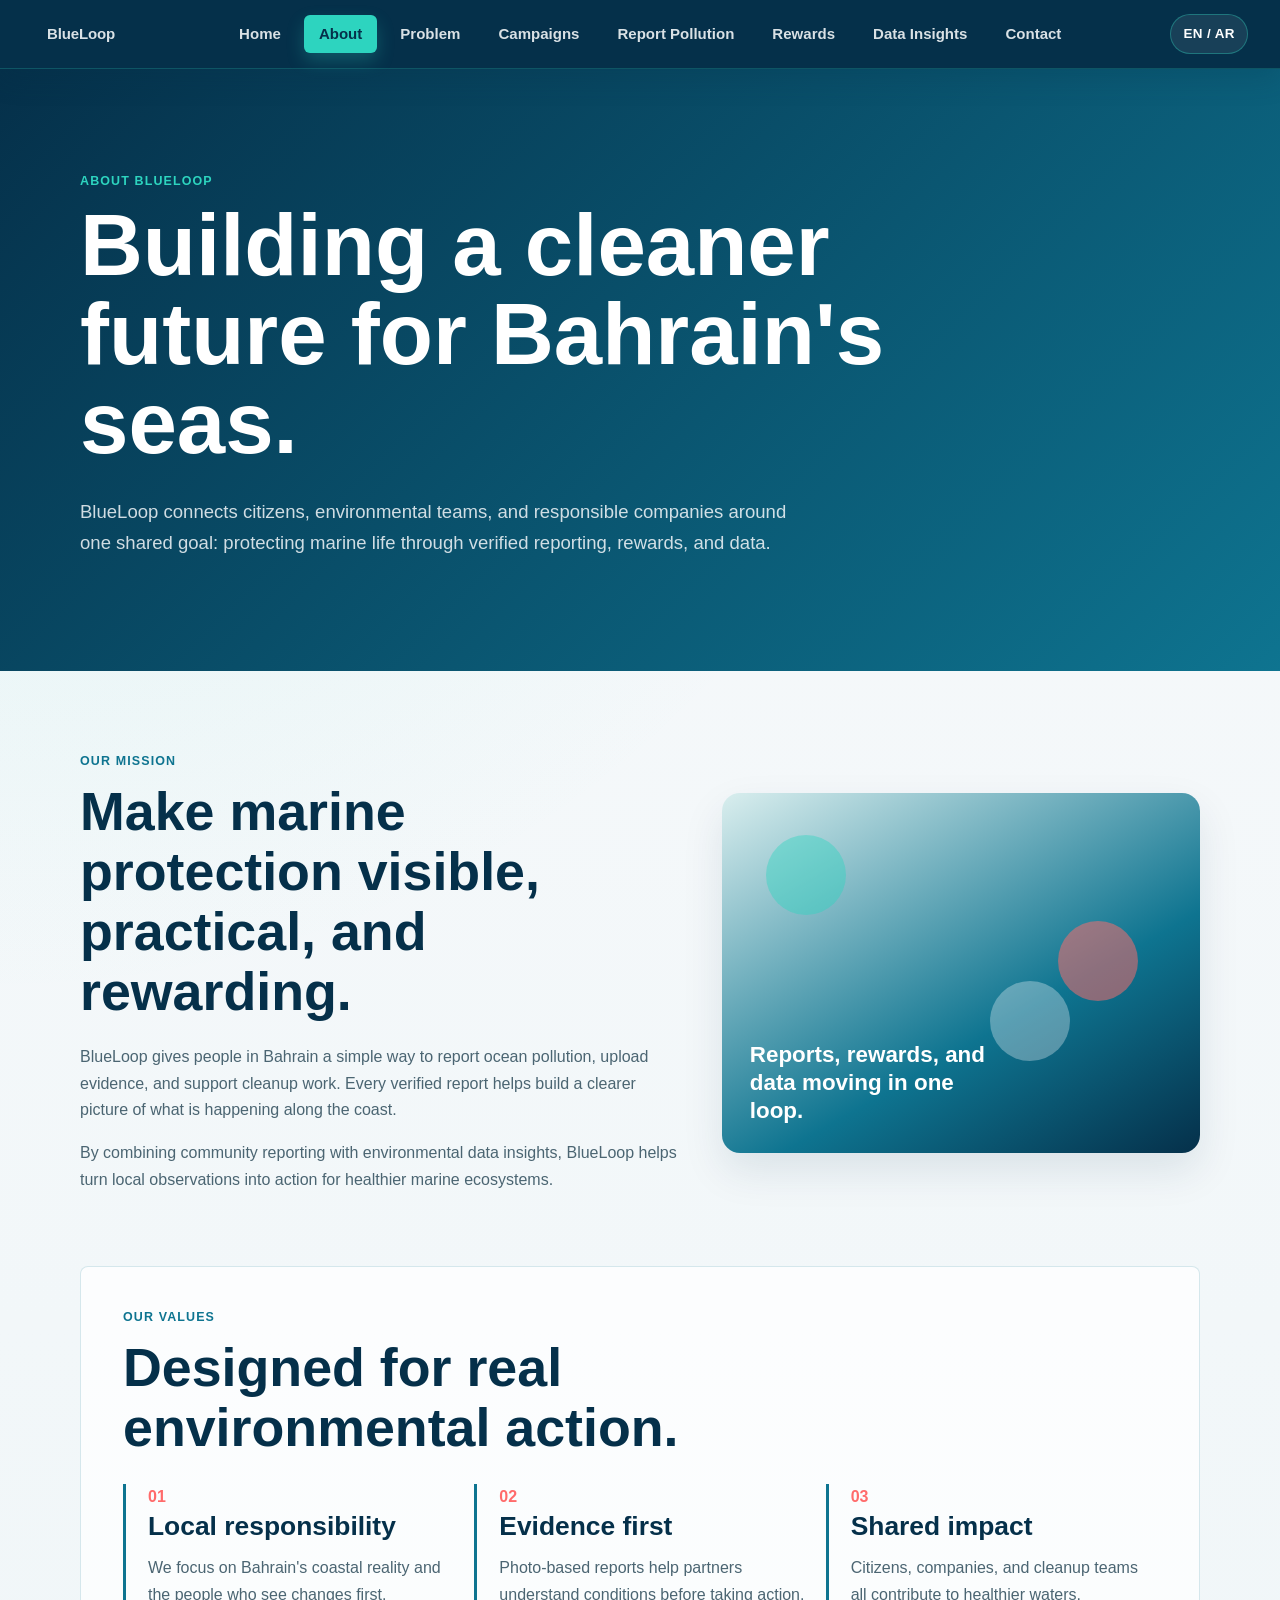
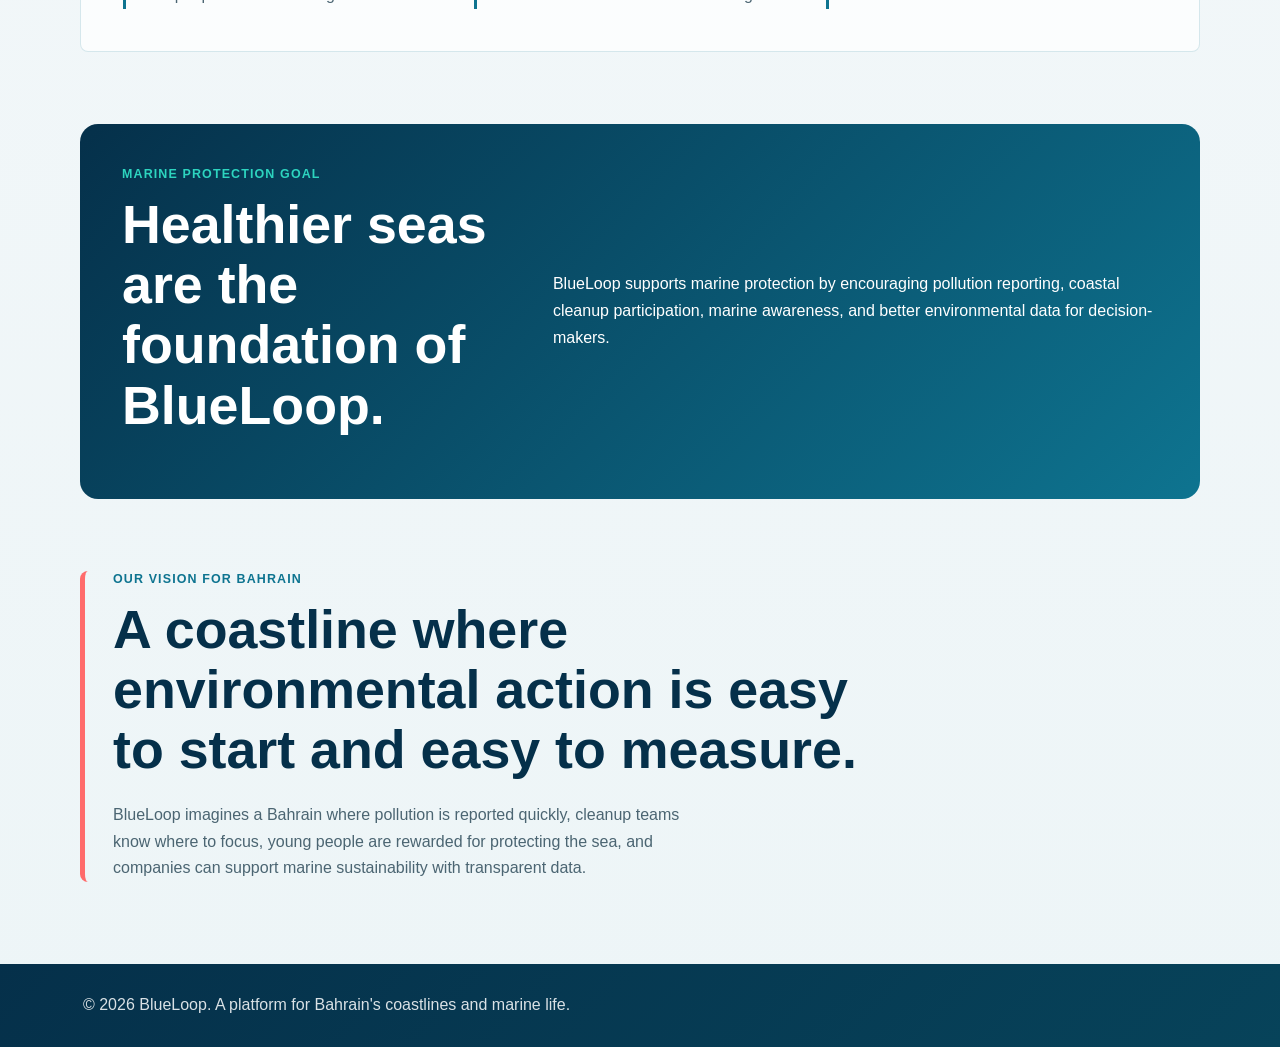
==== about.html @ aff2c663 "Add files via upload" ====
<!DOCTYPE html>
<html lang="en">
<head>
  <!-- Page metadata and shared stylesheet link. -->
  <meta charset="UTF-8">
  <meta name="viewport" content="width=device-width, initial-scale=1.0">
  <title>About BlueLoop | Bahrain Marine Life Platform</title>
  <link rel="stylesheet" href="style.css">
</head>
<body class="inner-page about-page">
  <!-- Site header with brand identity and main navigation. -->
  <header class="site-header">
    <!-- Navigation links connect all pages in the BlueLoop website. -->
    <nav aria-label="Primary navigation">
      <a class="brand" href="index.html">BlueLoop</a>
      <ul>
        <li><a href="index.html">Home</a></li>
        <li><a class="active" href="about.html">About</a></li>
        <li><a href="problem.html">Problem</a></li>
        <li><a href="campaigns.html">Campaigns</a></li>
        <li><a href="report.html">Report Pollution</a></li>
        <li><a href="rewards.html">Rewards</a></li>
        <li><a href="data.html">Data Insights</a></li>
        <li><a href="contact.html">Contact</a></li>
      </ul>
    </nav>
  </header>

  <div class="inner-hero">
    <p class="eyebrow">About BlueLoop</p>
    <h1>Building a cleaner future for Bahrain's seas.</h1>
    <p>BlueLoop connects citizens, environmental teams, and responsible companies around one shared goal: protecting marine life through verified reporting, rewards, and data.</p>
  </div>

  <!-- About page content uses mission, values, SDG, and vision sections. -->
  <main class="inner-main about-layout">
    <section class="about-mission">
      <div>
        <p class="eyebrow">Our mission</p>
        <h2>Make marine protection visible, practical, and rewarding.</h2>
        <p>BlueLoop gives people in Bahrain a simple way to report ocean pollution, upload evidence, and support cleanup work. Every verified report helps build a clearer picture of what is happening along the coast.</p>
        <p>By combining community reporting with environmental data insights, BlueLoop helps turn local observations into action for healthier marine ecosystems.</p>
      </div>
      <div class="mission-visual" aria-label="BlueLoop mission visual placeholder">
        <span class="visual-dot visual-dot-one"></span>
        <span class="visual-dot visual-dot-two"></span>
        <span class="visual-dot visual-dot-three"></span>
        <strong>Reports, rewards, and data moving in one loop.</strong>
      </div>
    </section>

    <section class="values-section">
      <p class="eyebrow">Our values</p>
      <h2>Designed for real environmental action.</h2>
      <div class="value-blocks">
        <article>
          <span>01</span>
          <h3>Local responsibility</h3>
          <p>We focus on Bahrain's coastal reality and the people who see changes first.</p>
        </article>
        <article>
          <span>02</span>
          <h3>Evidence first</h3>
          <p>Photo-based reports help partners understand conditions before taking action.</p>
        </article>
        <article>
          <span>03</span>
          <h3>Shared impact</h3>
          <p>Citizens, companies, and cleanup teams all contribute to healthier waters.</p>
        </article>
      </div>
    </section>

    <section class="sdg-banner">
      <div>
        <p class="eyebrow">Marine protection goal</p>
        <h2>Healthier seas are the foundation of BlueLoop.</h2>
      </div>
      <p>BlueLoop supports marine protection by encouraging pollution reporting, coastal cleanup participation, marine awareness, and better environmental data for decision-makers.</p>
    </section>

    <section class="vision-section">
      <p class="eyebrow">Our vision for Bahrain</p>
      <h2>A coastline where environmental action is easy to start and easy to measure.</h2>
      <p>BlueLoop imagines a Bahrain where pollution is reported quickly, cleanup teams know where to focus, young people are rewarded for protecting the sea, and companies can support marine sustainability with transparent data.</p>
    </section>
  </main>

  <!-- Footer with copyright and page-specific closing message. -->
  <footer>
    <p>&copy; 2026 BlueLoop. A platform for Bahrain's coastlines and marine life.</p>
  </footer>
  <script src="script.js"></script>
</body>
</html>
---- style.css ----
/* Color variables store the BlueLoop ocean palette for reuse across the site. */
:root {
  --navy: #05304A;
  --teal: #0E7490;
  --aqua: #2DD4BF;
  --background: #F7F9FB;
  --coral: #FF6B6B;
  --white: #ffffff;
  --text-muted: #4b6572;
  --border-soft: rgba(14, 116, 144, 0.16);
  --shadow-soft: 0 18px 42px rgba(5, 48, 74, 0.10);
}

/* Universal box sizing keeps spacing and widths predictable. */
* {
  box-sizing: border-box;
}

/* Smooth scrolling makes anchor navigation feel softer if page links are added later. */
html {
  scroll-behavior: smooth;
}

/* Base page styles set the font, text color, and ocean-inspired background. */
body {
  margin: 0;
  font-family: "Inter", "Poppins", "Segoe UI", Roboto, Arial, sans-serif;
  font-size: 16px;
  line-height: 1.65;
  color: var(--navy);
  background:
    radial-gradient(circle at top left, rgba(45, 212, 191, 0.13), transparent 34%),
    linear-gradient(180deg, var(--background) 0%, #edf5f7 100%);
}

/* Shared typography system keeps text consistent across every page. */
h1,
h2,
h3,
p {
  margin-top: 0;
}

h1,
h2,
h3 {
  color: var(--navy);
  font-weight: 800;
  letter-spacing: 0;
}

h1 {
  margin-bottom: 28px;
  font-size: clamp(3.2rem, 6.8vw, 5.8rem);
  line-height: 1.02;
}

h2 {
  margin-bottom: 22px;
  font-size: clamp(2.15rem, 4.2vw, 3.6rem);
  line-height: 1.12;
}

h3 {
  margin-bottom: 12px;
  font-size: clamp(1.25rem, 2.2vw, 1.65rem);
  line-height: 1.25;
}

p,
li {
  max-width: 68ch;
  font-size: 1rem;
  line-height: 1.68;
}

p {
  margin-bottom: 1rem;
}

p:last-child {
  margin-bottom: 0;
}

/* Header styles create the main ocean gradient banner at the top of each page. */
body > header:not(.site-header) {
  padding: 56px 24px 0;
  color: var(--white);
  background: linear-gradient(135deg, var(--navy) 0%, #07506b 48%, var(--teal) 100%);
}

/* Header text is centered within a readable maximum width. */
body > header:not(.site-header) h1,
body > header:not(.site-header) p {
  max-width: 1100px;
  margin-right: auto;
  margin-left: auto;
}

/* Main page title uses responsive sizing so it fits desktop and mobile screens. */
body > header:not(.site-header) h1 {
  margin-top: 0;
  margin-bottom: 14px;
  font-size: clamp(2.2rem, 6vw, 4.8rem);
  line-height: 1.05;
}

/* Header description introduces the page below the title. */
body > header:not(.site-header) p {
  margin-top: 0;
  margin-bottom: 42px;
  max-width: 760px;
  font-size: 1.08rem;
  color: rgba(247, 249, 251, 0.88);
}

/* Sticky navigation stays visible at the top while users scroll. */
body > header:not(.site-header) nav {
  position: sticky;
  top: 0;
  z-index: 10;
  margin-right: -24px;
  margin-left: -24px;
  background: rgba(5, 48, 74, 0.96);
  border-bottom: 1px solid rgba(45, 212, 191, 0.28);
  box-shadow: 0 10px 28px rgba(5, 48, 74, 0.18);
}

/* Navigation list lays out all page links in a flexible row. */
body > header:not(.site-header) nav ul {
  display: flex;
  flex-wrap: wrap;
  gap: 8px;
  justify-content: center;
  max-width: 1180px;
  margin: 0 auto;
  padding: 12px 18px;
  list-style: none;
}

/* Navigation links are styled as compact interactive buttons. */
body > header:not(.site-header) nav a,
.site-header nav a {
  position: relative;
  display: block;
  padding: 10px 15px;
  border-radius: 6px;
  color: rgba(247, 249, 251, 0.88);
  font-size: 0.94rem;
  font-weight: 700;
  line-height: 1.2;
  text-decoration: none;
  transition: color 180ms ease, background-color 180ms ease, transform 180ms ease, box-shadow 180ms ease;
}

/* Hover and focus states make navigation feedback clear for mouse and keyboard users. */
body > header:not(.site-header) nav a:hover,
body > header:not(.site-header) nav a:focus,
.site-header nav a:hover,
.site-header nav a:focus {
  color: var(--aqua);
  background: rgba(45, 212, 191, 0.10);
  box-shadow: 0 8px 18px rgba(45, 212, 191, 0.14);
  transform: translateY(-1px);
}

body > header:not(.site-header) nav a.active,
body > header:not(.site-header) nav a.active:hover,
body > header:not(.site-header) nav a.active:focus,
.site-header nav a.active,
.site-header nav a.active:hover,
.site-header nav a.active:focus {
  color: var(--navy);
  background: var(--aqua);
  box-shadow: 0 8px 18px rgba(45, 212, 191, 0.24);
}

/* Main content wrapper controls page width and vertical spacing. */
main {
  width: min(1120px, calc(100% - 32px));
  margin: 68px auto 92px;
}

/* Sections appear as clean cards for readable content blocks. */
section {
  margin-bottom: 52px;
  padding: 32px;
  background: rgba(255, 255, 255, 0.78);
  border: 1px solid var(--border-soft);
  border-radius: 8px;
  box-shadow: var(--shadow-soft);
}

/* Section hover effect adds depth when users move over content cards. */
section:hover {
  box-shadow: 0 22px 52px rgba(5, 48, 74, 0.14);
}

/* Section headings use dark navy for a professional hierarchy. */
section h2 {
  color: var(--navy);
}

/* Article elements become smaller cards inside multi-item sections. */
article {
  margin-top: 18px;
  padding: 22px;
  background: linear-gradient(180deg, rgba(247, 249, 251, 0.96), rgba(45, 212, 191, 0.08));
  border: 1px solid rgba(14, 116, 144, 0.14);
  border-left: 5px solid var(--teal);
  border-radius: 8px;
  transition: transform 180ms ease, border-color 180ms ease, box-shadow 180ms ease;
}

/* Article hover effect highlights individual feature, threat, or insight cards. */
article:hover {
  transform: translateY(-3px);
  border-color: var(--aqua);
  box-shadow: 0 14px 30px rgba(5, 48, 74, 0.12);
}

/* Article headings stay dark for strong readability inside light cards. */
article h3 {
  color: var(--navy);
}

p,
li {
  color: var(--text-muted);
}

header p,
footer p {
  color: rgba(247, 249, 251, 0.88);
}

/* Lists keep comfortable indentation for campaign focus items. */
ul {
  padding-left: 24px;
}

/* Forms are spaced away from their introductory text. */
form {
  margin-top: 18px;
}

/* Fieldsets group related form inputs into clear blocks. */
fieldset {
  margin: 0 0 22px;
  padding: 22px;
  border: 1px solid var(--border-soft);
  border-radius: 8px;
  background: rgba(247, 249, 251, 0.78);
}

/* Legends label each form group. */
legend {
  padding: 0 8px;
  color: var(--teal);
  font-weight: 700;
}

/* Labels make form field purposes clear. */
label {
  font-weight: 700;
}

/* Inputs, selects, and textareas share one clean form style. */
input,
select,
textarea {
  width: 100%;
  margin-top: 6px;
  padding: 12px;
  border: 1px solid rgba(14, 116, 144, 0.22);
  border-radius: 6px;
  color: var(--navy);
  font: inherit;
  background: var(--white);
}

/* Focus styles make active form fields visible and accessible. */
input:focus,
select:focus,
textarea:focus {
  outline: 3px solid rgba(255, 107, 107, 0.24);
  border-color: var(--coral);
}

/* Buttons use coral only for primary calls to action and important elements. */
button {
  padding: 12px 22px;
  border: 0;
  border-radius: 6px;
  color: var(--white);
  font: inherit;
  font-weight: 700;
  letter-spacing: 0.02em;
  line-height: 1.2;
  background: var(--coral);
  cursor: pointer;
  box-shadow: 0 12px 24px rgba(255, 107, 107, 0.24);
  transition: background-color 180ms ease, transform 180ms ease, box-shadow 180ms ease;
}

/* Button hover and focus states show when an action is ready to submit. */
button:hover,
button:focus {
  background: #e85f5f;
  box-shadow: 0 16px 30px rgba(255, 107, 107, 0.30);
  transform: translateY(-2px);
}

/* Footer closes each page with a dark ocean color band. */
footer {
  padding: 28px 24px;
  color: var(--white);
  text-align: center;
  background: linear-gradient(135deg, var(--navy), #07435a);
}

/* Footer text is kept compact and centered. */
footer p {
  margin: 0;
}

/* Desktop layout turns article sections into three-column card grids. */
@media (min-width: 760px) {
  main section:has(article) {
    display: grid;
    grid-template-columns: repeat(3, 1fr);
    gap: 18px;
  }

  main section:has(article) h2,
  main section:has(article) > p {
    grid-column: 1 / -1;
  }

  article {
    margin-top: 0;
  }
}

/* Mobile layout keeps navigation scrollable and content comfortable on small screens. */
@media (max-width: 640px) {
  body > header:not(.site-header) {
    padding-top: 34px;
  }

  body > header:not(.site-header) nav ul {
    justify-content: flex-start;
    overflow-x: auto;
    flex-wrap: nowrap;
  }

  body > header:not(.site-header) nav a {
    white-space: nowrap;
  }

  main {
    width: min(100% - 20px, 1120px);
    margin-top: 20px;
  }

  section,
  fieldset {
    padding: 20px;
  }
}

/* Homepage layout resets the old stacked-card pattern for a wider startup-style landing page. */
.site-header {
  position: sticky;
  top: 0;
  z-index: 10;
  width: 100%;
  min-height: 68px;
  padding: 0;
  background: var(--navy);
  border-bottom: 1px solid rgba(45, 212, 191, 0.22);
  box-shadow: 0 10px 28px rgba(5, 48, 74, 0.18);
}

.site-header nav {
  position: static;
  display: flex;
  align-items: center;
  justify-content: space-between;
  flex-wrap: nowrap;
  gap: 24px;
  width: 100%;
  margin: 0;
  padding: 14px 32px;
  background: transparent;
  border: 0;
  box-shadow: none;
}

.brand {
  color: var(--white);
  font-size: 1.25rem;
  font-weight: 900;
  letter-spacing: -0.01em;
  text-decoration: none;
}

.site-header nav ul {
  display: flex;
  flex-wrap: wrap;
  justify-content: center;
  gap: 8px;
  width: auto;
  max-width: none;
  margin: 0;
  padding: 0;
  overflow: visible;
  list-style: none;
}

.home-main {
  width: 100%;
  margin: 0;
}

.home-main section {
  margin: 0;
  padding: 108px 24px;
  background: transparent;
  border: 0;
  border-radius: 0;
  box-shadow: none;
}

.home-main section:hover {
  box-shadow: none;
}

.container {
  width: min(1160px, 100%);
  margin: 0 auto;
}

.eyebrow {
  margin: 0 0 12px;
  color: var(--teal);
  font-size: 0.78rem;
  font-weight: 800;
  letter-spacing: 0.09em;
  line-height: 1.3;
  text-transform: uppercase;
}

.section-heading {
  max-width: 680px;
  margin-bottom: 46px;
}

.section-heading h2,
.split-layout h2,
.cta-banner h2 {
  margin: 0 0 16px;
  color: var(--navy);
}

.hero-section {
  min-height: auto;
  display: flex;
  align-items: center;
  padding-top: 104px !important;
  padding-bottom: 112px !important;
  background:
    radial-gradient(circle at 82% 18%, rgba(45, 212, 191, 0.22), transparent 28%),
    linear-gradient(135deg, var(--background) 0%, #eaf3f4 44%, #d9eeee 100%);
}

.hero-grid,
.split-layout {
  display: grid;
  grid-template-columns: minmax(0, 1fr) minmax(340px, 0.82fr);
  gap: 56px;
  align-items: center;
}

.hero-copy h1 {
  max-width: 720px;
  margin: 0 0 28px;
  color: var(--navy);
}

.hero-description {
  max-width: 640px;
  margin: 0 0 30px;
  color: var(--text-muted);
  font-size: clamp(1.02rem, 1.5vw, 1.16rem);
  line-height: 1.7;
}

.button-row {
  display: flex;
  flex-wrap: wrap;
  gap: 14px;
}

.button {
  display: inline-flex;
  align-items: center;
  justify-content: center;
  min-height: 48px;
  padding: 13px 22px;
  border-radius: 6px;
  font-weight: 800;
  letter-spacing: 0.025em;
  line-height: 1.2;
  text-decoration: none;
  transition: transform 180ms ease, box-shadow 180ms ease, background-color 180ms ease, color 180ms ease;
}

.button-primary {
  color: var(--white);
  background: var(--coral);
  box-shadow: 0 16px 34px rgba(255, 107, 107, 0.28);
}

.button-primary:hover,
.button-primary:focus {
  color: var(--white);
  background: #e85f5f;
  transform: translateY(-2px);
}

.button-secondary {
  color: var(--navy);
  background: rgba(255, 255, 255, 0.76);
  border: 1px solid rgba(14, 116, 144, 0.24);
}

.button-secondary:hover,
.button-secondary:focus {
  color: var(--navy);
  background: var(--aqua);
  transform: translateY(-2px);
}

.hero-preview,
.dashboard-preview {
  padding: 22px;
  background: rgba(255, 255, 255, 0.86);
  border: 1px solid rgba(14, 116, 144, 0.16);
  border-radius: 14px;
  box-shadow: 0 28px 70px rgba(5, 48, 74, 0.18);
}

.preview-top,
.dashboard-header,
.metric-row,
.report-card {
  display: flex;
  align-items: center;
  justify-content: space-between;
  gap: 18px;
}

.preview-top {
  margin-bottom: 18px;
}

.preview-top span,
.metric-row span,
.small-label {
  color: var(--text-muted);
  font-size: 0.82rem;
}

.preview-top strong,
.status-pill {
  padding: 6px 10px;
  color: var(--navy);
  background: rgba(45, 212, 191, 0.18);
  border-radius: 999px;
  font-size: 0.8rem;
}

.map-panel {
  position: relative;
  height: 230px;
  margin-bottom: 16px;
  overflow: hidden;
  background:
    linear-gradient(145deg, rgba(5, 48, 74, 0.92), rgba(14, 116, 144, 0.8)),
    linear-gradient(90deg, transparent 24px, rgba(247, 249, 251, 0.08) 25px),
    linear-gradient(0deg, transparent 24px, rgba(247, 249, 251, 0.08) 25px);
  background-size: auto, 48px 48px, 48px 48px;
  border-radius: 10px;
}

.map-route {
  position: absolute;
  inset: 72px 42px;
  border-top: 3px solid rgba(45, 212, 191, 0.75);
  border-right: 3px solid rgba(45, 212, 191, 0.75);
  border-radius: 50%;
  transform: rotate(-16deg);
}

.map-pin {
  position: absolute;
  width: 16px;
  height: 16px;
  background: var(--coral);
  border: 3px solid var(--white);
  border-radius: 50%;
  box-shadow: 0 0 0 8px rgba(255, 107, 107, 0.18);
}

.pin-one {
  top: 54px;
  left: 72px;
}

.pin-two {
  right: 92px;
  bottom: 64px;
}

.pin-three {
  right: 46px;
  top: 88px;
}

.report-card {
  padding: 16px;
  margin-bottom: 10px;
  background: var(--background);
  border: 1px solid rgba(14, 116, 144, 0.14);
  border-radius: 10px;
}

.report-card strong,
.metric-row strong {
  display: block;
  color: var(--navy);
}

.metric-row {
  padding: 12px 4px;
  border-top: 1px solid rgba(14, 116, 144, 0.12);
}

.impact-section {
  background: var(--navy) !important;
}

.stats-grid {
  display: grid;
  grid-template-columns: repeat(4, 1fr);
  gap: 20px;
}

.stats-grid div {
  padding: 28px;
  background: rgba(247, 249, 251, 0.07);
  border: 1px solid rgba(45, 212, 191, 0.18);
  border-radius: 12px;
}

.stats-grid strong {
  display: block;
  margin-bottom: 8px;
  color: var(--aqua);
  font-size: clamp(2rem, 4vw, 3.2rem);
  line-height: 1;
}

.stats-grid span {
  color: rgba(247, 249, 251, 0.78);
  font-weight: 700;
}

.process-section,
.campaign-preview-section {
  background: var(--background) !important;
}

.steps-list {
  display: grid;
  grid-template-columns: repeat(4, 1fr);
  gap: 0;
  padding: 0;
  list-style: none;
  counter-reset: none;
}

.steps-list li {
  position: relative;
  padding: 28px 26px;
  color: var(--text-muted);
  background: rgba(255, 255, 255, 0.78);
  border: 1px solid rgba(14, 116, 144, 0.14);
}

.steps-list li:first-child {
  border-radius: 12px 0 0 12px;
}

.steps-list li:last-child {
  border-radius: 0 12px 12px 0;
}

.steps-list span {
  display: inline-block;
  margin-bottom: 22px;
  color: var(--coral);
  font-weight: 900;
}

.steps-list h3 {
  margin: 0 0 10px;
  color: var(--navy);
}

.steps-list p,
.campaign-card p,
.insight-list p {
  margin-bottom: 0;
}

.story-section {
  background: linear-gradient(180deg, #edf5f7 0%, var(--background) 100%) !important;
}

.reverse-layout {
  grid-template-columns: minmax(340px, 0.9fr) minmax(0, 1fr);
}

.ocean-visual {
  position: relative;
  min-height: 390px;
  overflow: hidden;
  background:
    linear-gradient(rgba(5, 48, 74, 0.06) 1px, transparent 1px),
    linear-gradient(90deg, rgba(5, 48, 74, 0.06) 1px, transparent 1px),
    linear-gradient(145deg, #dceff0 0%, #b7dddd 48%, #7ebfbd 100%);
  background-size: 34px 34px, 34px 34px, auto;
  border: 1px solid rgba(14, 116, 144, 0.18);
  border-radius: 18px;
  box-shadow: var(--shadow-soft);
}

.map-coastline {
  position: absolute;
  top: 42px;
  right: 72px;
  bottom: 88px;
  left: 82px;
  background:
    radial-gradient(circle at 42% 28%, rgba(247, 249, 251, 0.94) 0 8%, transparent 8.5%),
    linear-gradient(145deg, rgba(247, 249, 251, 0.95), rgba(223, 239, 240, 0.92));
  clip-path: polygon(39% 0, 61% 7%, 73% 24%, 70% 43%, 86% 54%, 78% 73%, 56% 82%, 48% 100%, 28% 86%, 18% 63%, 0 52%, 17% 34%, 20% 14%);
  filter: drop-shadow(0 18px 28px rgba(5, 48, 74, 0.18));
}

.map-path {
  position: absolute;
  border: 2px dashed rgba(14, 116, 144, 0.28);
  border-right: 0;
  border-bottom: 0;
  border-radius: 48%;
  pointer-events: none;
}

.path-one {
  top: 92px;
  left: 120px;
  width: 210px;
  height: 150px;
  transform: rotate(-10deg);
}

.path-two {
  right: 92px;
  bottom: 116px;
  width: 230px;
  height: 128px;
  transform: rotate(18deg);
}

.report-marker {
  position: absolute;
  width: 20px;
  height: 20px;
  padding: 0;
  border: 3px solid var(--white);
  border-radius: 50%;
  background: var(--coral);
  box-shadow: 0 0 0 8px rgba(255, 107, 107, 0.18), 0 12px 24px rgba(5, 48, 74, 0.22);
  cursor: pointer;
  animation: markerPulse 2.4s ease-in-out infinite;
}

.report-marker::after {
  content: "";
  position: absolute;
  inset: -14px;
  border: 1px solid rgba(255, 107, 107, 0.34);
  border-radius: 50%;
}

.report-marker span {
  position: absolute;
  left: 50%;
  bottom: calc(100% + 12px);
  min-width: max-content;
  padding: 7px 9px;
  color: var(--navy);
  font-size: 0.74rem;
  font-weight: 900;
  background: rgba(247, 249, 251, 0.94);
  border: 1px solid rgba(14, 116, 144, 0.18);
  border-radius: 999px;
  box-shadow: 0 10px 22px rgba(5, 48, 74, 0.12);
  opacity: 0;
  transform: translate(-50%, 6px);
  transition: opacity 180ms ease, transform 180ms ease;
  pointer-events: none;
}

.report-marker:hover span,
.report-marker:focus span {
  opacity: 1;
  transform: translate(-50%, 0);
}

.marker-one {
  top: 92px;
  left: 42%;
}

.marker-two {
  top: 174px;
  left: 30%;
  background: var(--teal);
  animation-delay: 0.3s;
}

.marker-three {
  top: 146px;
  right: 29%;
  background: var(--aqua);
  animation-delay: 0.65s;
}

.marker-four {
  right: 38%;
  bottom: 108px;
  animation-delay: 0.95s;
}

.marker-five {
  left: 47%;
  bottom: 158px;
  background: var(--teal);
  animation-delay: 1.2s;
}

.shoreline-note {
  position: absolute;
  right: 24px;
  bottom: 24px;
  left: 24px;
  padding: 16px;
  color: var(--navy);
  font-weight: 800;
  background: rgba(247, 249, 251, 0.78);
  border-radius: 10px;
}

@keyframes markerPulse {
  0%,
  100% {
    box-shadow: 0 0 0 7px rgba(255, 107, 107, 0.14), 0 12px 24px rgba(5, 48, 74, 0.20);
  }

  50% {
    box-shadow: 0 0 0 13px rgba(255, 107, 107, 0.06), 0 12px 24px rgba(5, 48, 74, 0.20);
  }
}

.data-section {
  background: #e7f1f2 !important;
}

.dashboard-preview {
  background: #fbfcfd;
}

.dashboard-header {
  margin-bottom: 28px;
}

.status-pill {
  color: var(--white);
  background: var(--teal);
}

.dashboard-chart {
  display: flex;
  align-items: end;
  gap: 14px;
  height: 230px;
  padding: 22px;
  margin-bottom: 18px;
  background:
    linear-gradient(rgba(14, 116, 144, 0.08) 1px, transparent 1px),
    var(--background);
  background-size: 100% 46px;
  border-radius: 12px;
}

.dashboard-chart span {
  flex: 1;
  min-width: 20px;
  background: linear-gradient(180deg, var(--aqua), var(--teal));
  border-radius: 999px 999px 4px 4px;
}

.chart-card,
.mini-chart-card {
  padding: 18px;
  background: var(--background);
  border: 1px solid rgba(14, 116, 144, 0.14);
  border-radius: 12px;
}

.mini-chart-card {
  margin-bottom: 14px;
}

.chart-heading {
  display: flex;
  align-items: start;
  justify-content: space-between;
  gap: 16px;
  margin-bottom: 18px;
}

.chart-heading h3 {
  margin: 0;
  font-size: 1rem;
}

.chart-legend {
  display: inline-flex;
  align-items: center;
  gap: 7px;
  color: var(--text-muted);
  font-size: 0.78rem;
  font-weight: 800;
  white-space: nowrap;
}

.chart-legend span {
  width: 10px;
  height: 10px;
  background: var(--teal);
  border-radius: 50%;
}

.labeled-bar-chart {
  display: grid;
  gap: 14px;
}

.chart-row {
  display: grid;
  grid-template-columns: minmax(105px, 0.9fr) minmax(120px, 1.4fr) 42px;
  gap: 12px;
  align-items: center;
}

.chart-label {
  color: var(--navy);
  font-size: 0.86rem;
  font-weight: 800;
}

.bar-track {
  height: 12px;
  overflow: hidden;
  background: rgba(14, 116, 144, 0.12);
  border-radius: 999px;
}

.bar-track span {
  display: block;
  height: 100%;
  background: linear-gradient(90deg, var(--teal), var(--aqua));
  border-radius: inherit;
}

.chart-row strong {
  color: var(--navy);
  font-size: 0.9rem;
  text-align: right;
}

.compact-chart .chart-row {
  grid-template-columns: minmax(90px, 0.9fr) minmax(100px, 1.2fr) 34px;
}

.chart-caption {
  max-width: none;
  margin-top: 16px;
  color: var(--text-muted);
  font-size: 0.9rem;
  line-height: 1.55;
}

.vertical-bar-chart {
  display: grid;
  grid-template-columns: repeat(6, minmax(42px, 1fr));
  align-items: end;
  gap: 14px;
  min-height: 230px;
  padding: 24px 18px 12px;
  background:
    linear-gradient(rgba(14, 116, 144, 0.08) 1px, transparent 1px),
    rgba(255, 255, 255, 0.58);
  background-size: 100% 46px;
  border-radius: 12px;
}

.vertical-bar-item {
  display: grid;
  grid-template-rows: 1fr auto;
  align-items: end;
  gap: 10px;
  height: 210px;
  text-align: center;
}

.vertical-bar {
  position: relative;
  min-height: 34px;
  display: flex;
  align-items: start;
  justify-content: center;
  padding-top: 8px;
  color: var(--white);
  background: linear-gradient(180deg, var(--aqua), var(--teal));
  border-radius: 999px 999px 6px 6px;
}

.vertical-bar strong {
  color: var(--white);
  font-size: 0.78rem;
  line-height: 1;
}

.vertical-bar-item > span {
  color: var(--text-muted);
  font-size: 0.82rem;
  font-weight: 800;
}

.insight-list {
  display: grid;
  gap: 10px;
}

.insight-list p {
  padding: 14px;
  background: rgba(45, 212, 191, 0.08);
  border-left: 4px solid var(--teal);
  border-radius: 8px;
}

.campaign-grid {
  display: grid;
  grid-template-columns: repeat(3, 1fr);
  gap: 24px;
}

.campaign-card {
  position: relative;
  min-height: 280px;
  height: 100%;
  display: flex;
  flex-direction: column;
  justify-content: flex-end;
  margin: 0;
  padding: 28px;
  background: var(--navy);
  border: 0;
  border-radius: 16px;
  box-shadow: var(--shadow-soft);
  overflow: hidden;
  color: var(--white);
  cursor: pointer;
  text-decoration: none;
  transition: transform 180ms ease, box-shadow 180ms ease;
  scroll-margin-top: 96px;
}

.campaign-card::before {
  content: "";
  position: absolute;
  inset: 0;
  z-index: 1;
  background: linear-gradient(180deg, rgba(5, 48, 74, 0.12), rgba(5, 48, 74, 0.92));
}

.campaign-card::after {
  content: "";
  position: absolute;
  inset: 0;
  z-index: 0;
  background-image: var(--campaign-image);
  background-position: center;
  background-size: cover;
  transition: transform 320ms ease;
}

.campaign-card > * {
  position: relative;
  z-index: 2;
}

.campaign-card:hover,
.campaign-card:focus-within {
  transform: translateY(-5px);
  box-shadow: 0 28px 64px rgba(5, 48, 74, 0.22);
}

.campaign-card:hover::after,
.campaign-card:focus-within::after {
  transform: scale(1.07);
}

.campaign-card span {
  width: fit-content;
  margin-bottom: 14px;
  padding: 6px 10px;
  color: var(--navy);
  font-size: 0.76rem;
  font-weight: 900;
  background: var(--aqua);
  border-radius: 999px;
}

.campaign-card h3,
.campaign-card p {
  color: var(--white);
}

.campaign-card h3 {
  margin: 0 0 10px;
  font-size: clamp(1.3rem, 2.3vw, 1.7rem);
  line-height: 1.18;
  font-weight: 900;
}

.campaign-plastic {
  --campaign-image: url("images/plastic-watch.jpg");
}

.campaign-cleanup {
  --campaign-image: url("images/marine-cleanup.jpg");
}

.campaign-partner {
  --campaign-image: url("images/partner-impact.jpg");
}

.final-cta-section {
  padding-top: 56px !important;
  background: var(--background) !important;
}

.cta-banner {
  display: flex;
  align-items: center;
  justify-content: space-between;
  gap: 32px;
  padding: 46px;
  color: var(--white);
  background: linear-gradient(135deg, var(--navy), var(--teal));
  border-radius: 18px;
  box-shadow: 0 24px 64px rgba(5, 48, 74, 0.18);
}

.cta-banner h2,
.cta-banner p {
  color: var(--white);
}

.cta-banner .eyebrow {
  color: var(--aqua);
}

@media (min-width: 760px) {
  .home-main section:has(article) {
    display: block;
  }
}

@media (max-width: 900px) {
  .hero-grid,
  .split-layout,
  .reverse-layout,
  .cta-banner {
    grid-template-columns: 1fr;
  }

  .site-header nav {
    display: flex;
    align-items: center;
    justify-content: space-between;
  }

  .brand {
    display: inline-block;
    margin-bottom: 0;
  }

  .stats-grid,
  .steps-list,
  .campaign-grid {
    grid-template-columns: repeat(2, 1fr);
  }

  .steps-list li,
  .steps-list li:first-child,
  .steps-list li:last-child {
    border-radius: 12px;
  }
}

@media (max-width: 640px) {
  .home-main section {
    padding: 76px 18px;
  }

  .hero-section {
    min-height: auto;
    padding-top: 72px !important;
    padding-bottom: 76px !important;
  }

  .hero-copy h1,
  .inner-hero h1 {
    font-size: clamp(2.65rem, 14vw, 4.25rem);
  }

  .stats-grid,
  .steps-list,
  .campaign-grid {
    grid-template-columns: 1fr;
  }

  .hero-preview,
  .dashboard-preview,
  .cta-banner {
    padding: 20px;
  }

  .map-panel,
  .dashboard-chart,
  .vertical-bar-chart {
    min-height: 190px;
  }
}

/* Inner pages keep the same navigation and footer while using unique page layouts. */
.inner-hero {
  width: 100%;
  margin: 0 auto;
  padding: 104px max(16px, calc((100% - 1120px) / 2)) 112px;
  background: linear-gradient(135deg, var(--navy), var(--teal));
}

.inner-hero h1 {
  max-width: 880px;
  margin: 0 0 28px;
  color: var(--white);
}

.inner-hero p:not(.eyebrow) {
  max-width: 720px;
  margin: 0;
  color: rgba(247, 249, 251, 0.84);
  font-size: clamp(1.02rem, 1.5vw, 1.16rem);
  line-height: 1.7;
}

.inner-hero .eyebrow {
  color: var(--aqua);
}

.hero-section .eyebrow {
  color: var(--teal);
}

.compact-hero,
.editorial-hero,
.data-hero {
  padding-top: 104px;
  padding-bottom: 112px;
}

.inner-main {
  width: min(1120px, calc(100% - 32px));
  margin: 82px auto;
}

.inner-main section {
  margin-bottom: 72px;
}

.inner-page .inner-main section,
.inner-page .inner-main article {
  box-shadow: none;
}

.inner-page .inner-main section:hover,
.inner-page .inner-main article:hover {
  box-shadow: none;
}

.inner-main h2 {
  max-width: 780px;
}

/* About page uses a calm mission layout, values row, SDG banner, and vision close. */
.about-mission {
  display: grid;
  grid-template-columns: minmax(0, 1fr) minmax(320px, 0.8fr);
  gap: 44px;
  align-items: center;
  padding: 0;
  background: transparent;
  border: 0;
}

.mission-visual {
  position: relative;
  min-height: 360px;
  display: flex;
  align-items: flex-end;
  padding: 28px;
  overflow: hidden;
  color: var(--white);
  background: linear-gradient(150deg, #d9eeee 0%, var(--teal) 62%, var(--navy) 100%);
  border-radius: 18px;
  box-shadow: var(--shadow-soft);
}

.mission-visual strong {
  position: relative;
  z-index: 1;
  max-width: 260px;
  font-size: 1.4rem;
  line-height: 1.25;
}

.visual-dot {
  position: absolute;
  width: 80px;
  height: 80px;
  border-radius: 50%;
  background: rgba(45, 212, 191, 0.42);
}

.visual-dot-one {
  top: 42px;
  left: 44px;
}

.visual-dot-two {
  top: 128px;
  right: 62px;
  background: rgba(255, 107, 107, 0.52);
}

.visual-dot-three {
  right: 130px;
  bottom: 92px;
  background: rgba(247, 249, 251, 0.32);
}

.values-section {
  padding: 42px;
  background: rgba(255, 255, 255, 0.72);
}

.value-blocks {
  display: grid;
  grid-template-columns: repeat(3, 1fr);
  gap: 20px;
  margin-top: 26px;
}

.value-blocks article {
  margin: 0;
  padding: 0 0 0 22px;
  background: transparent;
  border: 0;
  border-left: 3px solid var(--teal);
  border-radius: 0;
}

.value-blocks span {
  color: var(--coral);
  font-weight: 900;
}

.sdg-banner,
.community-impact-banner,
.company-cta,
.volunteer-cta,
.problem-cta {
  display: flex;
  align-items: center;
  justify-content: space-between;
  gap: 34px;
  padding: 42px;
  color: var(--white);
  background: linear-gradient(135deg, var(--navy), var(--teal));
  border: 0;
  border-radius: 18px;
}

.sdg-banner h2,
.sdg-banner p,
.community-impact-banner h2,
.community-impact-banner p,
.company-cta h2,
.volunteer-cta h2,
.problem-cta h2,
.problem-cta p {
  color: var(--white);
}

.sdg-banner .eyebrow,
.community-impact-banner .eyebrow {
  color: var(--aqua);
}

.vision-section {
  max-width: 820px;
  padding: 0 0 0 28px;
  background: transparent;
  border: 0;
  border-left: 5px solid var(--coral);
}

/* Problem page takes on a more serious editorial rhythm. */
.editorial-hero {
  padding-top: 100px;
  padding-bottom: 112px;
}

.problem-explainer {
  max-width: 920px;
  padding: 0 0 38px;
  background: transparent;
  border: 0;
  border-bottom: 1px solid var(--border-soft);
  border-radius: 0;
}

.problem-explainer h2 {
  max-width: 920px;
  font-size: clamp(2.1rem, 4.6vw, 3.8rem);
}

.impact-areas {
  display: grid;
  grid-template-columns: repeat(3, 1fr);
  gap: 1px;
  padding: 0;
  overflow: hidden;
  background: rgba(14, 116, 144, 0.18);
  border: 1px solid rgba(14, 116, 144, 0.18);
}

.impact-areas article {
  min-height: 250px;
  margin: 0;
  padding: 34px;
  background: var(--background);
  border: 0;
  border-radius: 0;
}

.bahrain-highlight {
  display: grid;
  grid-template-columns: 0.8fr 1fr;
  gap: 32px;
  align-items: center;
  padding: 38px;
  background: rgba(45, 212, 191, 0.10);
  border: 1px solid rgba(14, 116, 144, 0.18);
  border-radius: 18px;
}

.problem-cta {
  background: linear-gradient(135deg, var(--navy), #0b5367);
}

/* Campaigns page uses featured campaign, directory, timeline, and volunteer CTA. */
.featured-campaign-wide {
  position: relative;
  display: grid;
  grid-template-columns: minmax(0, 1fr) auto;
  gap: 28px;
  align-items: end;
  min-height: 340px;
  padding: 46px;
  color: var(--white);
  background:
    linear-gradient(90deg, rgba(5, 48, 74, 0.94), rgba(5, 48, 74, 0.46)),
    var(--campaign-image);
  background-position: center;
  background-size: cover;
  border: 0;
  border-radius: 22px;
  overflow: hidden;
  box-shadow: var(--shadow-soft);
}

.featured-campaign-wide::before {
  content: "";
  position: absolute;
  inset: 0;
  background: linear-gradient(90deg, rgba(5, 48, 74, 0.92), rgba(5, 48, 74, 0.34));
}

.featured-campaign-wide > * {
  position: relative;
  z-index: 1;
}

.featured-campaign-wide h2,
.featured-campaign-wide p {
  color: var(--white);
}

.campaign-directory {
  padding: 0;
  background: transparent;
  border: 0;
}

.campaign-directory-grid {
  display: grid;
  grid-template-columns: repeat(3, 1fr);
  gap: 22px;
  margin-top: 24px;
}

.campaign-directory-grid article {
  min-height: 260px;
}

.campaign-directory-grid span {
  text-transform: uppercase;
}

.campaign-detail-card {
  min-height: 360px;
}

.campaign-link {
  width: fit-content;
  margin-top: 22px;
  padding: 10px 14px;
  color: var(--navy);
  font-size: 0.86rem;
  font-weight: 900;
  text-decoration: none;
  background: var(--aqua);
  border-radius: 999px;
  transition: background-color 180ms ease, transform 180ms ease;
}

.campaign-link:hover,
.campaign-link:focus {
  background: var(--white);
  transform: translateY(-2px);
}

.events-timeline {
  padding: 38px;
  background: #e7f1f2;
  border: 0;
  border-radius: 18px;
}

.events-timeline ol {
  display: grid;
  gap: 18px;
  margin: 28px 0 0;
  padding: 0;
  list-style: none;
}

.events-timeline li {
  display: grid;
  grid-template-columns: 120px 1fr;
  gap: 18px;
  padding: 18px 0;
  border-bottom: 1px solid rgba(14, 116, 144, 0.18);
}

.events-timeline strong {
  color: var(--navy);
}

.volunteer-cta {
  background: linear-gradient(135deg, var(--teal), var(--navy));
}

/* Report and contact pages share split form behavior with different side panels. */
.report-split,
.contact-split {
  display: grid;
  grid-template-columns: minmax(0, 1.15fr) minmax(300px, 0.85fr);
  gap: 32px;
  padding: 0;
  background: transparent;
  border: 0;
}

.form-panel,
.tips-panel,
.contact-details {
  padding: 34px;
  background: rgba(255, 255, 255, 0.82);
  border: 1px solid var(--border-soft);
  border-radius: 18px;
  box-shadow: var(--shadow-soft);
}

.form-panel fieldset {
  background: var(--background);
}

.tips-panel {
  position: sticky;
  top: 92px;
  align-self: start;
  background: linear-gradient(180deg, var(--navy), var(--teal));
}

.tips-panel h2,
.tips-panel li,
.tips-panel p {
  color: var(--white);
}

.tips-panel .eyebrow {
  color: var(--aqua);
}

.tips-panel ul {
  display: grid;
  gap: 16px;
  padding-left: 20px;
}

.next-steps {
  padding: 34px;
  background: #e7f1f2;
  border: 0;
  border-radius: 18px;
}

.next-steps > div {
  display: grid;
  grid-template-columns: repeat(3, 1fr);
  gap: 18px;
}

.next-steps article {
  display: flex;
  gap: 14px;
  margin: 0;
  padding: 20px;
  background: var(--white);
  border: 1px solid var(--border-soft);
  border-radius: 12px;
}

.next-steps strong {
  display: grid;
  place-items: center;
  flex: 0 0 34px;
  height: 34px;
  color: var(--white);
  background: var(--coral);
  border-radius: 50%;
}

/* Rewards page uses a vertical timeline, compact point examples, impact banner, and FAQ. */
.reward-timeline-section,
.reward-examples,
.faq-section {
  padding: 0;
  background: transparent;
  border: 0;
}

.reward-timeline {
  position: relative;
  display: grid;
  gap: 22px;
  margin: 28px 0 0;
  padding: 0 0 0 28px;
  list-style: none;
}

.reward-timeline::before {
  content: "";
  position: absolute;
  top: 8px;
  bottom: 8px;
  left: 8px;
  width: 2px;
  background: linear-gradient(var(--teal), var(--coral));
}

.reward-timeline li {
  position: relative;
  padding: 26px;
  background: var(--white);
  border: 1px solid var(--border-soft);
  border-radius: 16px;
  box-shadow: var(--shadow-soft);
}

.reward-timeline li::before {
  content: "";
  position: absolute;
  top: 30px;
  left: -27px;
  width: 14px;
  height: 14px;
  background: var(--coral);
  border: 4px solid var(--background);
  border-radius: 50%;
}

.reward-timeline span {
  color: var(--teal);
  font-weight: 900;
}

.reward-examples > div {
  display: grid;
  grid-template-columns: repeat(3, 1fr);
  gap: 18px;
  margin-top: 22px;
}

.reward-examples article {
  margin: 0;
  padding: 28px;
  text-align: center;
  background: rgba(45, 212, 191, 0.10);
  border: 1px dashed rgba(14, 116, 144, 0.38);
  border-radius: 18px;
}

.reward-examples strong {
  display: block;
  color: var(--coral);
  font-size: 2.6rem;
}

.faq-section details {
  margin-bottom: 12px;
  padding: 20px;
  background: var(--white);
  border: 1px solid var(--border-soft);
  border-radius: 12px;
}

.faq-section summary {
  color: var(--navy);
  font-weight: 900;
  cursor: pointer;
}

/* Data page resembles a SaaS dashboard and business landing page. */
.business-dashboard {
  display: grid;
  grid-template-columns: minmax(0, 1fr) 280px;
  gap: 22px;
  padding: 0;
  background: transparent;
  border: 0;
}

.dashboard-main-card,
.dashboard-side-cards article {
  padding: 28px;
  background: var(--white);
  border: 1px solid var(--border-soft);
  border-radius: 18px;
  box-shadow: var(--shadow-soft);
}

.dashboard-chart-grid {
  display: grid;
  grid-template-columns: repeat(2, minmax(0, 1fr));
  gap: 22px;
}

.dashboard-side-cards {
  display: grid;
  gap: 18px;
}

.dashboard-side-cards article {
  margin: 0;
  min-height: 130px;
}

.dashboard-side-cards span {
  display: block;
  color: var(--text-muted);
}

.dashboard-side-cards strong {
  color: var(--navy);
  font-size: 2.2rem;
}

.business-benefits {
  padding: 38px;
  background: #e7f1f2;
  border: 0;
  border-radius: 18px;
}

.business-benefits > div {
  display: grid;
  grid-template-columns: repeat(3, 1fr);
  gap: 18px;
}

.business-benefits article {
  margin: 0;
  padding: 0;
  background: transparent;
  border: 0;
}

.insight-types {
  display: grid;
  grid-template-columns: minmax(0, 0.95fr) minmax(280px, 1fr);
  gap: 34px;
  align-items: start;
  padding: 42px;
  background: var(--white);
  border: 1px solid var(--border-soft);
  border-radius: 18px;
}

.insight-types ul {
  display: grid;
  gap: 12px;
  margin: 0;
  padding: 0;
  list-style: none;
}

.insight-types li {
  padding: 14px 16px;
  background: var(--background);
  border-left: 4px solid var(--teal);
  border-radius: 8px;
}

/* Contact page presents form, details, map, and link chips. */
.contact-details {
  background: var(--navy);
}

.contact-details h2,
.contact-details strong,
.contact-details span {
  color: var(--white);
}

.contact-details p {
  display: grid;
  gap: 4px;
  padding-bottom: 16px;
  border-bottom: 1px solid rgba(247, 249, 251, 0.14);
}

.map-placeholder {
  position: relative;
  min-height: 260px;
  display: flex;
  align-items: end;
  margin-top: 26px;
  padding: 22px;
  overflow: hidden;
  color: var(--white);
  background:
    linear-gradient(135deg, rgba(45, 212, 191, 0.22), transparent),
    repeating-linear-gradient(45deg, rgba(247, 249, 251, 0.08) 0 1px, transparent 1px 24px),
    var(--teal);
  border-radius: 16px;
}

.map-placeholder strong {
  position: relative;
  z-index: 1;
}

.social-links-section {
  padding: 38px;
  background: linear-gradient(135deg, rgba(45, 212, 191, 0.12), rgba(247, 249, 251, 0.92));
  border: 1px solid rgba(14, 116, 144, 0.14);
  border-radius: 18px;
}

.social-section-heading {
  max-width: 680px;
  margin-bottom: 28px;
}

.social-section-heading p {
  margin: 0;
}

.social-card-grid {
  display: grid;
  grid-template-columns: repeat(4, 1fr);
  gap: 18px;
}

.social-card {
  display: grid;
  gap: 14px;
  min-height: 210px;
  padding: 24px;
  color: var(--navy);
  text-decoration: none;
  background: var(--white);
  border: 1px solid var(--border-soft);
  border-radius: 16px;
  box-shadow: 0 16px 36px rgba(5, 48, 74, 0.08);
  transition: transform 180ms ease, border-color 180ms ease, box-shadow 180ms ease, background-color 180ms ease;
}

.social-card:hover,
.social-card:focus {
  color: var(--navy);
  background: rgba(45, 212, 191, 0.10);
  border-color: rgba(14, 116, 144, 0.34);
  box-shadow: 0 22px 44px rgba(5, 48, 74, 0.12);
  transform: translateY(-4px) scale(1.015);
}

.social-cover {
  position: relative;
  flex: 0 0 48px;
  overflow: hidden;
  width: 48px;
  height: 48px;
  border-radius: 14px;
  box-shadow: 0 10px 20px rgba(5, 48, 74, 0.12);
}

.social-cover::after {
  content: "";
  position: absolute;
  inset: 0;
  background: linear-gradient(180deg, rgba(5, 48, 74, 0.08), rgba(5, 48, 74, 0.42));
}

.social-cover img {
  display: block;
  width: 100%;
  height: 100%;
  object-fit: cover;
  transition: transform 260ms ease;
}

.social-card:hover .social-cover img,
.social-card:focus .social-cover img {
  transform: scale(1.06);
}

.social-platform {
  display: flex;
  align-items: center;
  gap: 12px;
  padding: 0;
}

.social-icon {
  display: grid;
  place-items: center;
  width: 44px;
  height: 44px;
  color: var(--white);
  font-size: 0.82rem;
  font-weight: 900;
  background: linear-gradient(135deg, var(--teal), var(--navy));
  border-radius: 12px;
}

.social-card strong {
  color: var(--navy);
  font-size: 1.15rem;
}

.social-card p {
  margin: 0;
  color: var(--text-muted);
  font-size: 0.95rem;
  line-height: 1.55;
}

/* JavaScript-enhanced states for animation, validation, and mobile navigation. */
.reveal-on-scroll {
  opacity: 0;
  transform: translateY(18px);
  transition: opacity 520ms ease, transform 520ms ease;
}

.reveal-on-scroll.is-visible {
  opacity: 1;
  transform: translateY(0);
}

.field-error {
  display: block;
  margin-top: 6px;
  color: var(--coral);
  font-size: 0.9rem;
  font-weight: 700;
}

.field-invalid {
  border-color: var(--coral);
  box-shadow: 0 0 0 3px rgba(255, 107, 107, 0.16);
}

.form-status {
  margin: 0 0 18px;
  padding: 14px 16px;
  border-radius: 8px;
  font-weight: 800;
}

.form-status.success {
  color: var(--navy);
  background: rgba(45, 212, 191, 0.18);
  border: 1px solid rgba(14, 116, 144, 0.22);
}

.nav-toggle {
  display: none;
  width: 44px;
  height: 40px;
  padding: 8px;
  border: 1px solid rgba(247, 249, 251, 0.24);
  border-radius: 8px;
  background: rgba(247, 249, 251, 0.08);
  box-shadow: none;
}

.nav-toggle span {
  display: block;
  height: 2px;
  margin: 5px 0;
  background: var(--white);
  border-radius: 999px;
  transition: transform 180ms ease, opacity 180ms ease;
}

.language-toggle {
  min-height: 40px;
  padding: 9px 12px;
  border: 1px solid rgba(45, 212, 191, 0.36);
  border-radius: 999px;
  color: var(--white);
  font-size: 0.84rem;
  font-weight: 900;
  letter-spacing: 0.03em;
  background: rgba(247, 249, 251, 0.08);
  box-shadow: none;
}

.language-toggle:hover,
.language-toggle:focus,
.language-toggle.is-arabic {
  color: var(--navy);
  background: var(--aqua);
  transform: translateY(-1px);
}

[dir="rtl"] body {
  text-align: right;
}

[dir="rtl"] .hero-grid,
[dir="rtl"] .split-layout,
[dir="rtl"] .reverse-layout,
[dir="rtl"] .about-mission,
[dir="rtl"] .report-split,
[dir="rtl"] .contact-split,
[dir="rtl"] .business-dashboard,
[dir="rtl"] .insight-types {
  direction: rtl;
}

[dir="rtl"] header,
[dir="rtl"] nav,
[dir="rtl"] .site-header,
[dir="rtl"] .site-header nav {
  direction: ltr;
}

[dir="rtl"] .site-header nav ul {
  direction: ltr;
  padding-right: 0;
}

[dir="rtl"] .site-header nav ul a {
  direction: rtl;
}

[dir="rtl"] .site-header .brand,
[dir="rtl"] .language-toggle {
  direction: ltr;
}

[dir="rtl"] .button-row,
[dir="rtl"] .social-platform,
[dir="rtl"] .preview-top,
[dir="rtl"] .dashboard-header,
[dir="rtl"] .metric-row,
[dir="rtl"] .report-card,
[dir="rtl"] .chart-heading,
[dir="rtl"] .cta-banner,
[dir="rtl"] .sdg-banner,
[dir="rtl"] .community-impact-banner,
[dir="rtl"] .company-cta,
[dir="rtl"] .volunteer-cta,
[dir="rtl"] .problem-cta {
  direction: rtl;
}

[dir="rtl"] ul,
[dir="rtl"] ol {
  padding-right: 24px;
  padding-left: 0;
}

[dir="rtl"] input,
[dir="rtl"] select,
[dir="rtl"] textarea {
  text-align: right;
}

[dir="rtl"] .chart-row {
  direction: rtl;
}

[dir="rtl"] .chart-row strong {
  text-align: left;
}

[dir="rtl"] .campaign-card,
[dir="rtl"] .featured-campaign-wide,
[dir="rtl"] .tips-panel,
[dir="rtl"] .contact-details {
  text-align: right;
}

[dir="rtl"] .reward-timeline {
  padding: 0 28px 0 0;
}

[dir="rtl"] .reward-timeline::before {
  right: 8px;
  left: auto;
}

[dir="rtl"] .reward-timeline li::before {
  right: -27px;
  left: auto;
}

[dir="rtl"] .events-timeline li {
  grid-template-columns: 1fr 120px;
}

[dir="rtl"] .events-timeline li strong {
  order: 2;
}

[dir="rtl"] .events-timeline li span {
  order: 1;
}

.site-header nav.nav-open .nav-toggle span:nth-child(1) {
  transform: translateY(7px) rotate(45deg);
}

.site-header nav.nav-open .nav-toggle span:nth-child(2) {
  opacity: 0;
}

.site-header nav.nav-open .nav-toggle span:nth-child(3) {
  transform: translateY(-7px) rotate(-45deg);
}

@media (min-width: 760px) {
  .inner-page .inner-main section:has(article) {
    display: block;
  }
}

@media (max-width: 900px) {
  .about-mission,
  .bahrain-highlight,
  .featured-campaign-wide,
  .report-split,
  .contact-split,
  .business-dashboard,
  .dashboard-chart-grid,
  .insight-types {
    grid-template-columns: 1fr;
  }

  .value-blocks,
  .impact-areas,
  .campaign-directory-grid,
  .social-card-grid,
  .next-steps > div,
  .reward-examples > div,
  .business-benefits > div {
    grid-template-columns: repeat(2, 1fr);
  }

  .sdg-banner,
  .community-impact-banner,
  .company-cta,
  .volunteer-cta,
  .problem-cta {
    align-items: flex-start;
    flex-direction: column;
  }

  .tips-panel {
    position: static;
  }
}

@media (max-width: 640px) {
  .site-header nav {
    display: grid;
    grid-template-columns: 1fr auto auto;
    gap: 12px;
    padding: 12px 18px;
  }

  .nav-toggle {
    display: block;
  }

  .site-header nav ul {
    grid-column: 1 / -1;
    max-height: 0;
    overflow: hidden;
    flex-wrap: nowrap;
    flex-direction: column;
    align-items: stretch;
    width: 100%;
    transition: max-height 260ms ease, padding-top 260ms ease;
  }

  .site-header nav.nav-open ul {
    max-height: 480px;
    padding-top: 10px;
  }

  .language-toggle {
    grid-column: 3;
    grid-row: 1;
  }

  .nav-toggle {
    grid-column: 2;
    grid-row: 1;
  }

  .site-header nav a:not(.brand) {
    width: 100%;
  }

  .chart-heading,
  .chart-row {
    grid-template-columns: 1fr;
  }

  .chart-heading {
    display: grid;
  }

  .chart-row strong {
    text-align: left;
  }

  .vertical-bar-chart {
    grid-template-columns: repeat(3, minmax(52px, 1fr));
    gap: 18px;
  }

  .social-card-grid {
    grid-template-columns: 1fr;
  }

  .inner-hero {
    padding-top: 72px;
    padding-bottom: 76px;
  }

  .inner-main {
    width: min(100% - 20px, 1120px);
    margin: 56px auto;
  }

  .inner-main section {
    margin-bottom: 54px;
  }

  .values-section,
  .sdg-banner,
  .bahrain-highlight,
  .featured-campaign-wide,
  .events-timeline,
  .form-panel,
  .tips-panel,
  .contact-details,
  .next-steps,
  .community-impact-banner,
  .business-benefits,
  .insight-types,
  .company-cta,
  .volunteer-cta,
  .problem-cta,
  .social-links-section {
    padding: 24px;
  }

  .events-timeline li {
    grid-template-columns: 1fr;
  }
}
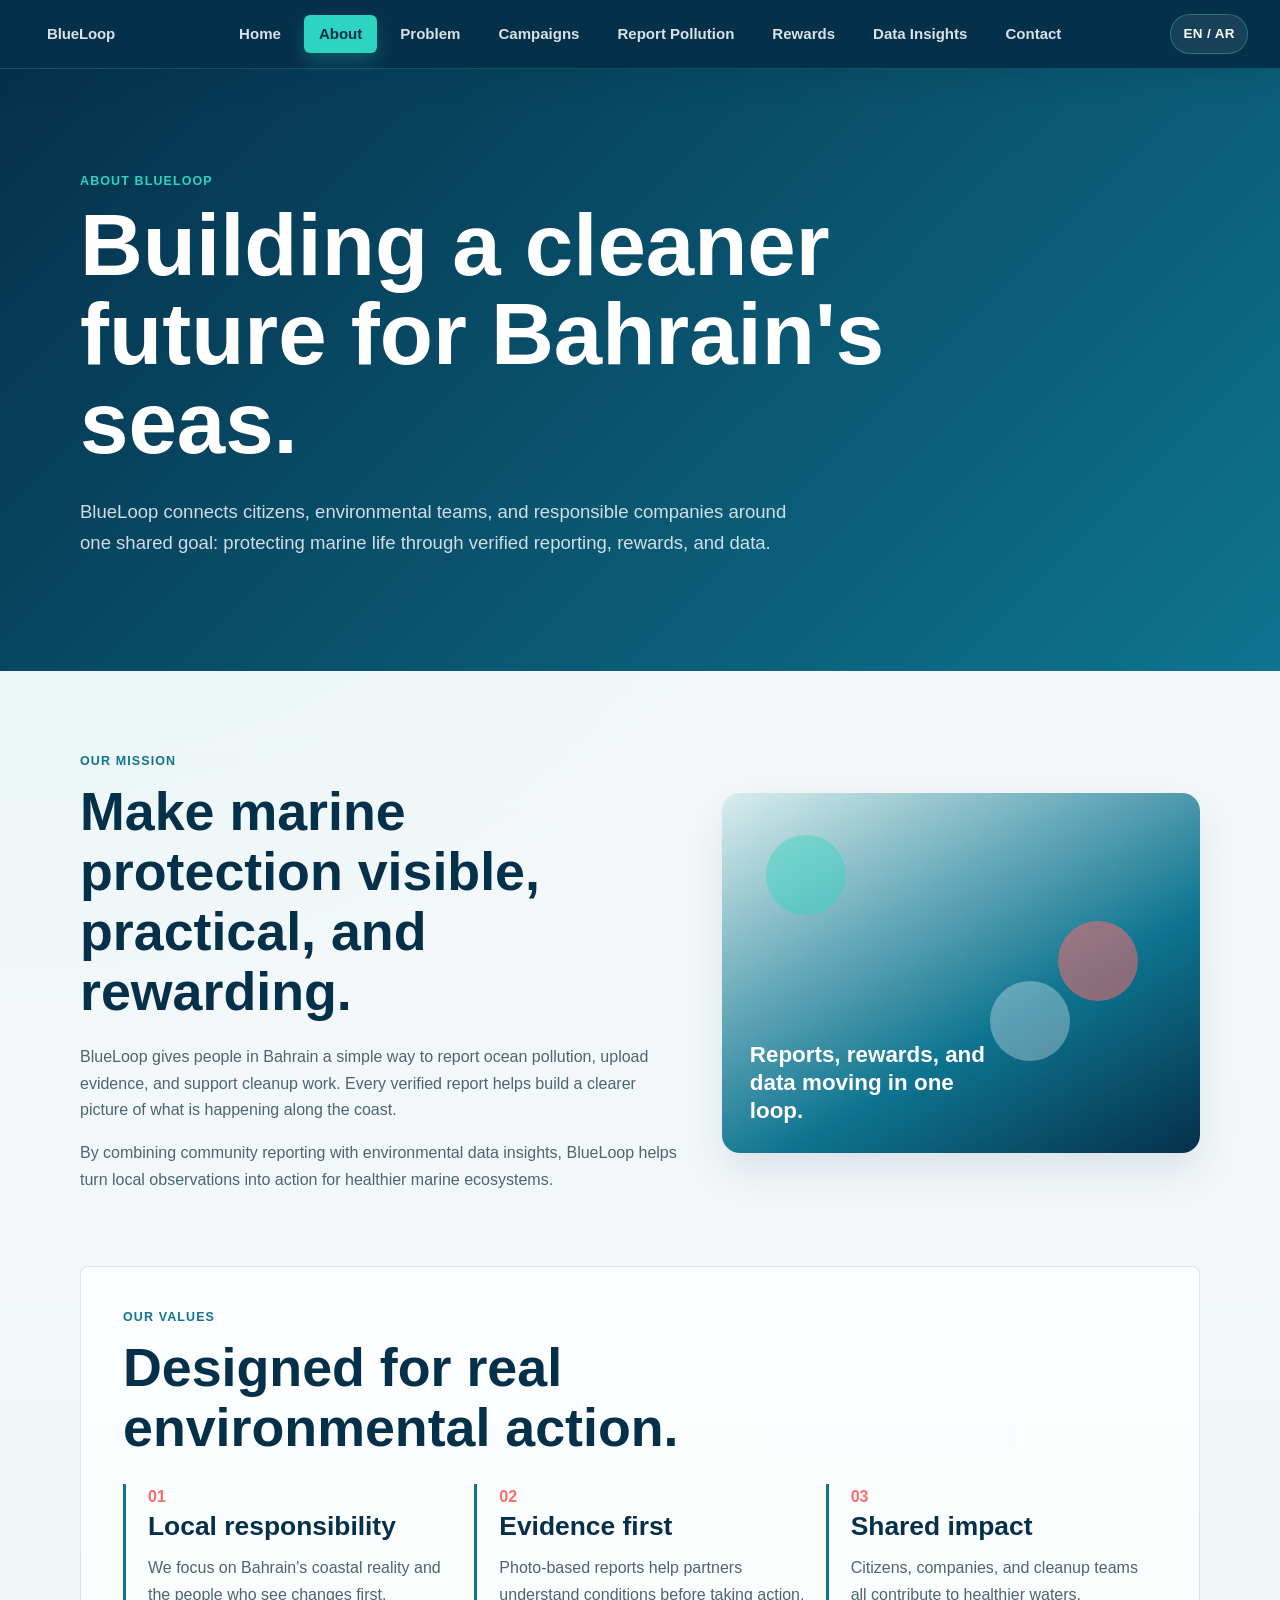
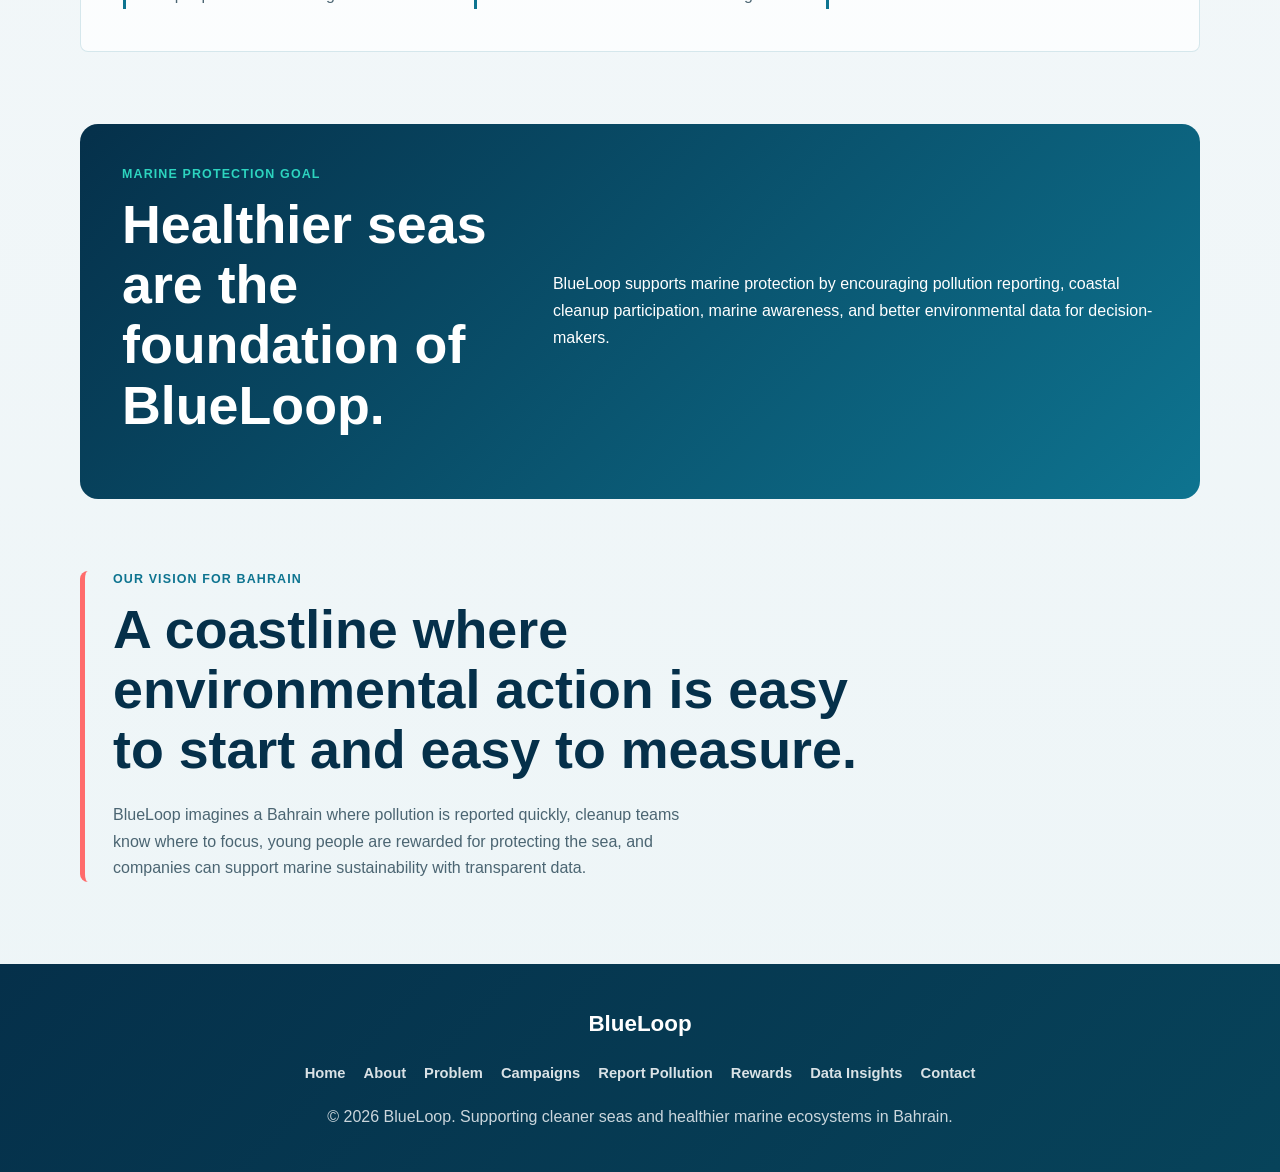
==== commit 4ae41895: "Add files via upload" ====
--- a/about.html
+++ b/about.html
@@ -87,8 +87,21 @@
   </main>
 
   <!-- Footer with copyright and page-specific closing message. -->
-  <footer>
-    <p>&copy; 2026 BlueLoop. A platform for Bahrain's coastlines and marine life.</p>
+  <footer class="site-footer">
+    <div class="footer-inner">
+      <a class="footer-brand" href="index.html">BlueLoop</a>
+      <nav class="footer-nav" aria-label="Footer navigation">
+        <a href="index.html">Home</a>
+        <a href="about.html">About</a>
+        <a href="problem.html">Problem</a>
+        <a href="campaigns.html">Campaigns</a>
+        <a href="report.html">Report Pollution</a>
+        <a href="rewards.html">Rewards</a>
+        <a href="data.html">Data Insights</a>
+        <a href="contact.html">Contact</a>
+      </nav>
+      <p>&copy; 2026 BlueLoop. Supporting cleaner seas and healthier marine ecosystems in Bahrain.</p>
+    </div>
   </footer>
   <script src="script.js"></script>
 </body>
--- a/style.css
+++ b/style.css
@@ -311,17 +311,60 @@
   transform: translateY(-2px);
 }
 
-/* Footer closes each page with a dark ocean color band. */
-footer {
-  padding: 28px 24px;
+/* Footer closes each page with one centered, shared layout. */
+footer,
+.site-footer {
+  padding: 42px 24px;
   color: var(--white);
   text-align: center;
   background: linear-gradient(135deg, var(--navy), #07435a);
 }
 
+.footer-inner {
+  width: min(100%, 1040px);
+  margin: 0 auto;
+  display: flex;
+  flex-direction: column;
+  align-items: center;
+  gap: 18px;
+}
+
+.footer-brand {
+  color: var(--white);
+  font-size: 1.4rem;
+  font-weight: 800;
+  text-decoration: none;
+}
+
+.footer-nav {
+  display: flex;
+  flex-wrap: wrap;
+  justify-content: center;
+  align-items: center;
+  gap: 10px 18px;
+}
+
+.footer-nav a {
+  color: rgba(247, 249, 251, 0.88);
+  font-size: 0.92rem;
+  font-weight: 700;
+  text-decoration: none;
+  transition: color 180ms ease, transform 180ms ease;
+}
+
+.footer-nav a:hover,
+.footer-nav a:focus {
+  color: var(--aqua);
+  transform: translateY(-1px);
+}
+
 /* Footer text is kept compact and centered. */
-footer p {
-  margin: 0;
+footer p,
+.site-footer p {
+  max-width: 680px;
+  margin: 0 auto;
+  color: rgba(247, 249, 251, 0.82);
+  text-align: center;
 }
 
 /* Desktop layout turns article sections into three-column card grids. */
@@ -581,53 +624,6 @@
   font-size: 0.8rem;
 }
 
-.map-panel {
-  position: relative;
-  height: 230px;
-  margin-bottom: 16px;
-  overflow: hidden;
-  background:
-    linear-gradient(145deg, rgba(5, 48, 74, 0.92), rgba(14, 116, 144, 0.8)),
-    linear-gradient(90deg, transparent 24px, rgba(247, 249, 251, 0.08) 25px),
-    linear-gradient(0deg, transparent 24px, rgba(247, 249, 251, 0.08) 25px);
-  background-size: auto, 48px 48px, 48px 48px;
-  border-radius: 10px;
-}
-
-.map-route {
-  position: absolute;
-  inset: 72px 42px;
-  border-top: 3px solid rgba(45, 212, 191, 0.75);
-  border-right: 3px solid rgba(45, 212, 191, 0.75);
-  border-radius: 50%;
-  transform: rotate(-16deg);
-}
-
-.map-pin {
-  position: absolute;
-  width: 16px;
-  height: 16px;
-  background: var(--coral);
-  border: 3px solid var(--white);
-  border-radius: 50%;
-  box-shadow: 0 0 0 8px rgba(255, 107, 107, 0.18);
-}
-
-.pin-one {
-  top: 54px;
-  left: 72px;
-}
-
-.pin-two {
-  right: 92px;
-  bottom: 64px;
-}
-
-.pin-three {
-  right: 46px;
-  top: 88px;
-}
-
 .report-card {
   padding: 16px;
   margin-bottom: 10px;
@@ -733,157 +729,39 @@
   grid-template-columns: minmax(340px, 0.9fr) minmax(0, 1fr);
 }
 
-.ocean-visual {
-  position: relative;
-  min-height: 390px;
-  overflow: hidden;
-  background:
-    linear-gradient(rgba(5, 48, 74, 0.06) 1px, transparent 1px),
-    linear-gradient(90deg, rgba(5, 48, 74, 0.06) 1px, transparent 1px),
-    linear-gradient(145deg, #dceff0 0%, #b7dddd 48%, #7ebfbd 100%);
-  background-size: 34px 34px, 34px 34px, auto;
-  border: 1px solid rgba(14, 116, 144, 0.18);
+.bahrain-action-panel {
+  display: grid;
+  gap: 18px;
+}
+
+.action-mini-card {
+  padding: 24px;
+  background: var(--white);
+  border: 1px solid rgba(14, 116, 144, 0.14);
   border-radius: 18px;
   box-shadow: var(--shadow-soft);
 }
 
-.map-coastline {
-  position: absolute;
-  top: 42px;
-  right: 72px;
-  bottom: 88px;
-  left: 82px;
-  background:
-    radial-gradient(circle at 42% 28%, rgba(247, 249, 251, 0.94) 0 8%, transparent 8.5%),
-    linear-gradient(145deg, rgba(247, 249, 251, 0.95), rgba(223, 239, 240, 0.92));
-  clip-path: polygon(39% 0, 61% 7%, 73% 24%, 70% 43%, 86% 54%, 78% 73%, 56% 82%, 48% 100%, 28% 86%, 18% 63%, 0 52%, 17% 34%, 20% 14%);
-  filter: drop-shadow(0 18px 28px rgba(5, 48, 74, 0.18));
-}
-
-.map-path {
-  position: absolute;
-  border: 2px dashed rgba(14, 116, 144, 0.28);
-  border-right: 0;
-  border-bottom: 0;
-  border-radius: 48%;
-  pointer-events: none;
-}
-
-.path-one {
-  top: 92px;
-  left: 120px;
-  width: 210px;
-  height: 150px;
-  transform: rotate(-10deg);
-}
-
-.path-two {
-  right: 92px;
-  bottom: 116px;
-  width: 230px;
-  height: 128px;
-  transform: rotate(18deg);
-}
-
-.report-marker {
-  position: absolute;
-  width: 20px;
-  height: 20px;
-  padding: 0;
-  border: 3px solid var(--white);
+.action-mini-card span {
+  display: inline-flex;
+  align-items: center;
+  justify-content: center;
+  width: 42px;
+  height: 42px;
+  margin-bottom: 16px;
+  color: var(--white);
+  background: var(--teal);
   border-radius: 50%;
-  background: var(--coral);
-  box-shadow: 0 0 0 8px rgba(255, 107, 107, 0.18), 0 12px 24px rgba(5, 48, 74, 0.22);
-  cursor: pointer;
-  animation: markerPulse 2.4s ease-in-out infinite;
-}
-
-.report-marker::after {
-  content: "";
-  position: absolute;
-  inset: -14px;
-  border: 1px solid rgba(255, 107, 107, 0.34);
-  border-radius: 50%;
-}
-
-.report-marker span {
-  position: absolute;
-  left: 50%;
-  bottom: calc(100% + 12px);
-  min-width: max-content;
-  padding: 7px 9px;
-  color: var(--navy);
-  font-size: 0.74rem;
   font-weight: 900;
-  background: rgba(247, 249, 251, 0.94);
-  border: 1px solid rgba(14, 116, 144, 0.18);
-  border-radius: 999px;
-  box-shadow: 0 10px 22px rgba(5, 48, 74, 0.12);
-  opacity: 0;
-  transform: translate(-50%, 6px);
-  transition: opacity 180ms ease, transform 180ms ease;
-  pointer-events: none;
-}
-
-.report-marker:hover span,
-.report-marker:focus span {
-  opacity: 1;
-  transform: translate(-50%, 0);
-}
-
-.marker-one {
-  top: 92px;
-  left: 42%;
-}
-
-.marker-two {
-  top: 174px;
-  left: 30%;
-  background: var(--teal);
-  animation-delay: 0.3s;
-}
-
-.marker-three {
-  top: 146px;
-  right: 29%;
-  background: var(--aqua);
-  animation-delay: 0.65s;
-}
-
-.marker-four {
-  right: 38%;
-  bottom: 108px;
-  animation-delay: 0.95s;
-}
-
-.marker-five {
-  left: 47%;
-  bottom: 158px;
-  background: var(--teal);
-  animation-delay: 1.2s;
-}
-
-.shoreline-note {
-  position: absolute;
-  right: 24px;
-  bottom: 24px;
-  left: 24px;
-  padding: 16px;
-  color: var(--navy);
-  font-weight: 800;
-  background: rgba(247, 249, 251, 0.78);
-  border-radius: 10px;
-}
-
-@keyframes markerPulse {
-  0%,
-  100% {
-    box-shadow: 0 0 0 7px rgba(255, 107, 107, 0.14), 0 12px 24px rgba(5, 48, 74, 0.20);
-  }
-
-  50% {
-    box-shadow: 0 0 0 13px rgba(255, 107, 107, 0.06), 0 12px 24px rgba(5, 48, 74, 0.20);
-  }
+}
+
+.action-mini-card h3 {
+  margin-bottom: 8px;
+  color: var(--navy);
+}
+
+.action-mini-card p {
+  margin-bottom: 0;
 }
 
 .data-section {
@@ -1264,11 +1142,11 @@
     padding: 20px;
   }
 
-  .map-panel,
   .dashboard-chart,
   .vertical-bar-chart {
     min-height: 190px;
   }
+
 }
 
 /* Inner pages keep the same navigation and footer while using unique page layouts. */
@@ -1883,7 +1761,7 @@
   border-radius: 8px;
 }
 
-/* Contact page presents form, details, map, and link chips. */
+/* Contact page presents form, details, contact cards, and link chips. */
 .contact-details {
   background: var(--navy);
 }
@@ -1901,25 +1779,27 @@
   border-bottom: 1px solid rgba(247, 249, 251, 0.14);
 }
 
-.map-placeholder {
-  position: relative;
-  min-height: 260px;
-  display: flex;
-  align-items: end;
+.contact-info-cards {
+  display: grid;
+  gap: 14px;
   margin-top: 26px;
-  padding: 22px;
-  overflow: hidden;
-  color: var(--white);
-  background:
-    linear-gradient(135deg, rgba(45, 212, 191, 0.22), transparent),
-    repeating-linear-gradient(45deg, rgba(247, 249, 251, 0.08) 0 1px, transparent 1px 24px),
-    var(--teal);
-  border-radius: 16px;
-}
-
-.map-placeholder strong {
-  position: relative;
-  z-index: 1;
+}
+
+.contact-info-cards article {
+  padding: 18px;
+  background: rgba(247, 249, 251, 0.08);
+  border: 1px solid rgba(247, 249, 251, 0.14);
+  border-radius: 14px;
+}
+
+.contact-info-cards strong,
+.contact-info-cards span {
+  display: block;
+}
+
+.contact-info-cards strong {
+  margin-bottom: 6px;
+  color: var(--white);
 }
 
 .social-links-section {
